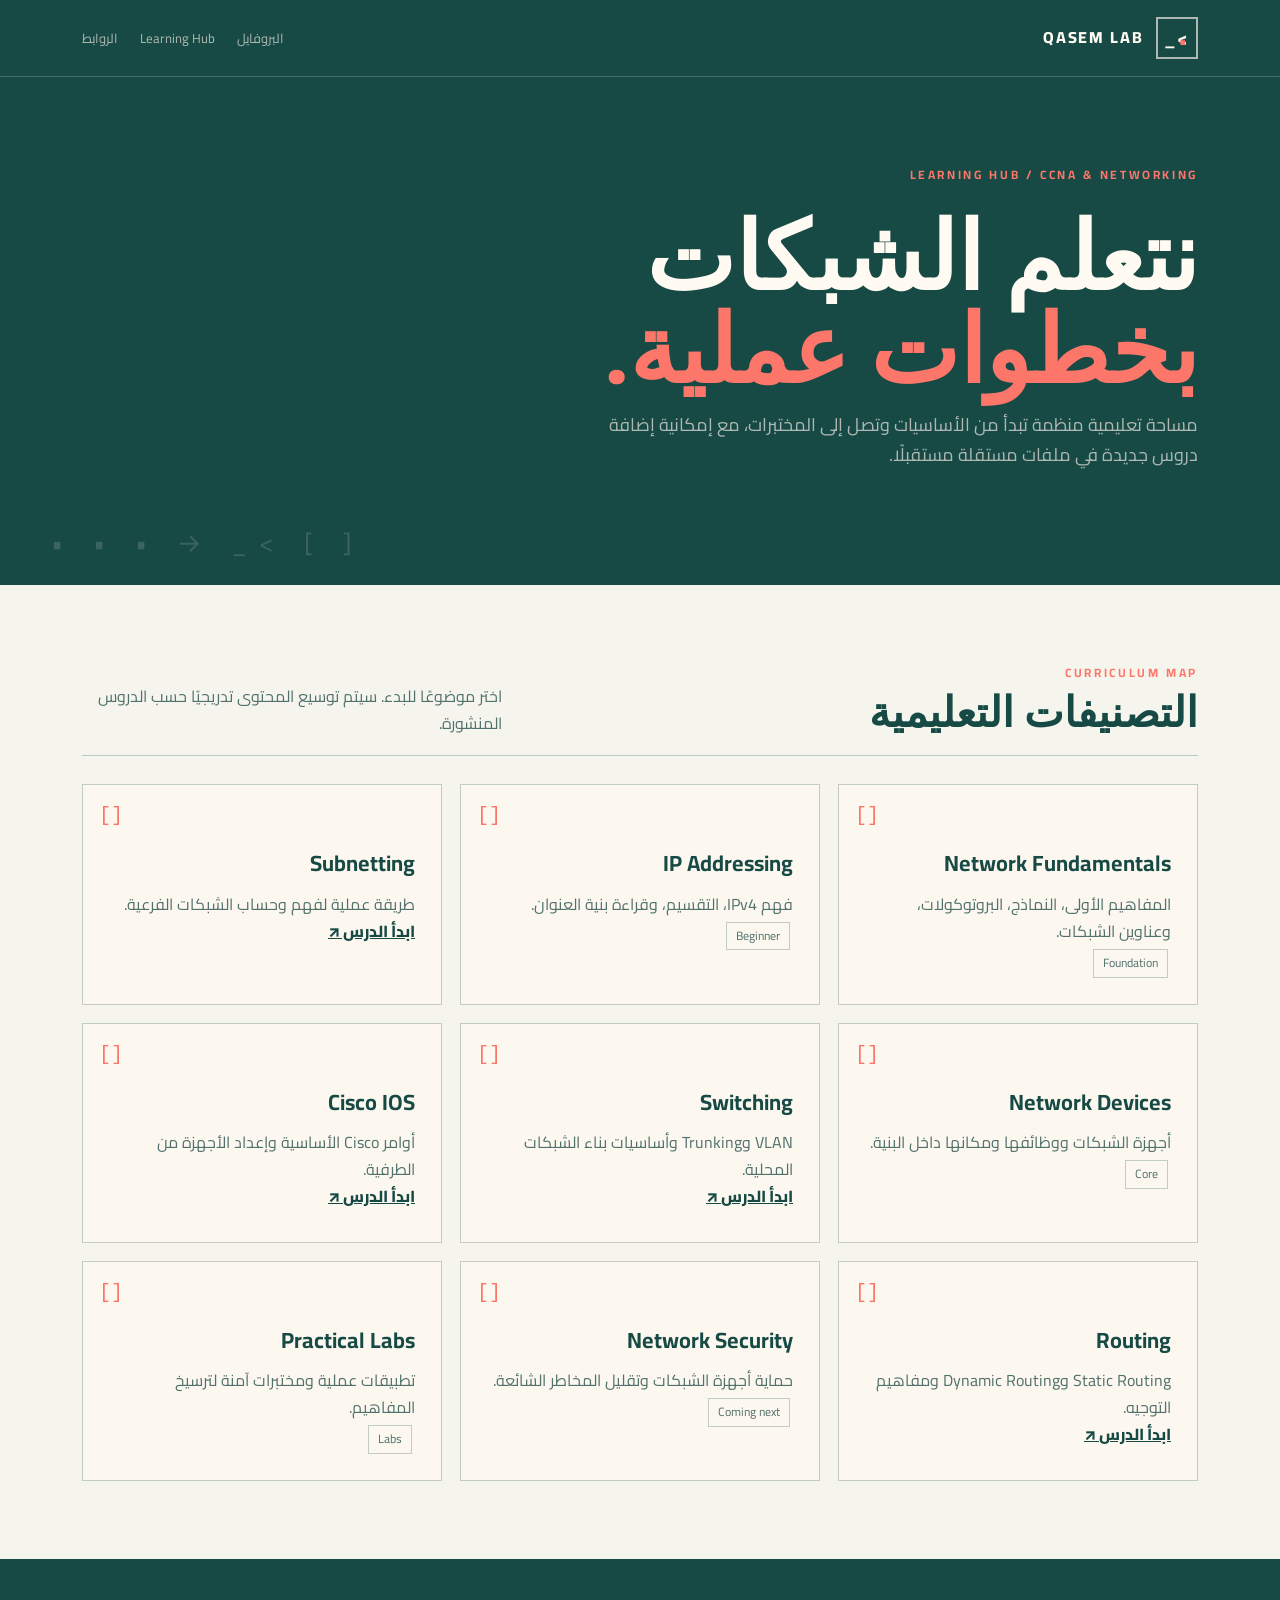
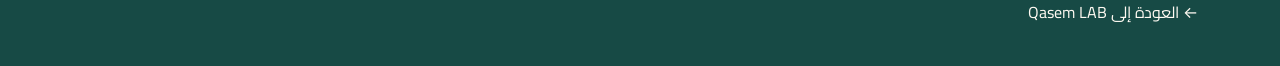
==== learn/index.html @ f2222120 "Add Qasem LAB home and CCNA learning hub" ====
<!doctype html><html lang="ar" dir="rtl"><head><meta charset="utf-8"><meta name="viewport" content="width=device-width,initial-scale=1"><title>Learning Hub | Qasem LAB</title><link rel="stylesheet" href="../qasem-lab.css"></head><body class="ar"><header class="topbar"><div class="shell nav"><a class="logo" href="/"><span class="mark">&gt;_</span><span>QASEM LAB</span></a><nav class="navlinks"><a href="/profile/">البروفايل</a><a href="/learn/">Learning Hub</a><a href="/links/">الروابط</a></nav></div></header><main><section class="hero"><div class="shell"><div class="kicker">LEARNING HUB / CCNA & NETWORKING</div><h1>نتعلم الشبكات<br><em>بخطوات عملية.</em></h1><p>مساحة تعليمية منظمة تبدأ من الأساسيات وتصل إلى المختبرات، مع إمكانية إضافة دروس جديدة في ملفات مستقلة مستقبلًا.</p></div></section><section class="section"><div class="shell"><div class="section-head"><div><div class="kicker">CURRICULUM MAP</div><h2>التصنيفات التعليمية</h2></div><p>اختر موضوعًا للبدء. سيتم توسيع المحتوى تدريجيًا حسب الدروس المنشورة.</p></div><div class="cards"><article class="card"><h3>Network Fundamentals</h3><p>المفاهيم الأولى، النماذج، البروتوكولات، وعناوين الشبكات.</p><span class="tag">Foundation</span></article><article class="card"><h3>IP Addressing</h3><p>فهم IPv4، التقسيم، وقراءة بنية العنوان.</p><span class="tag">Beginner</span></article><article class="card"><h3>Subnetting</h3><p>طريقة عملية لفهم وحساب الشبكات الفرعية.</p><p><a href="/learn/ccna/subnetting.html">ابدأ الدرس ↗</a></p></article><article class="card"><h3>Network Devices</h3><p>أجهزة الشبكات ووظائفها ومكانها داخل البنية.</p><span class="tag">Core</span></article><article class="card"><h3>Switching</h3><p>VLAN وTrunking وأساسيات بناء الشبكات المحلية.</p><p><a href="/learn/ccna/vlan.html">ابدأ الدرس ↗</a></p></article><article class="card"><h3>Cisco IOS</h3><p>أوامر Cisco الأساسية وإعداد الأجهزة من الطرفية.</p><p><a href="/learn/ccna/cisco-ios.html">ابدأ الدرس ↗</a></p></article><article class="card"><h3>Routing</h3><p>Static Routing وDynamic Routing ومفاهيم التوجيه.</p><p><a href="/learn/ccna/static-routing.html">ابدأ الدرس ↗</a></p></article><article class="card"><h3>Network Security</h3><p>حماية أجهزة الشبكات وتقليل المخاطر الشائعة.</p><span class="tag">Coming next</span></article><article class="card"><h3>Practical Labs</h3><p>تطبيقات عملية ومختبرات آمنة لترسيخ المفاهيم.</p><span class="tag">Labs</span></article></div></div></section></main><footer class="footer"><div class="shell"><a href="/">← العودة إلى Qasem LAB</a></div></footer></body></html>
---- qasem-lab.css ----
@import url('https://fonts.googleapis.com/css2?family=Inter:wght@400;500;600;700;800&family=Playfair+Display:wght@600;700;800&family=Cairo:wght@400;500;600;700;800&display=swap');
:root{--deep:#174a45;--mist:#afb8b3;--coral:#fd766a;--ink:#153d39;--paper:#f5f5ee;--line:rgba(23,74,69,.25);--white:#fffaf2}*{box-sizing:border-box}html{scroll-behavior:smooth}body{margin:0;background:var(--paper);color:var(--deep);font-family:Inter,Cairo,sans-serif;line-height:1.7}body.ar{font-family:Cairo,Inter,sans-serif;direction:rtl}.shell{max-width:1180px;margin:auto;padding:0 32px}.topbar{background:var(--deep);color:var(--mist);border-bottom:1px solid rgba(255,255,255,.2)}.nav{height:76px;display:flex;align-items:center;justify-content:space-between;gap:24px}.logo{display:flex;align-items:center;gap:12px;color:var(--white);text-decoration:none;font-weight:800;letter-spacing:.12em}.mark{width:42px;height:42px;border:2px solid var(--mist);display:grid;place-items:center;font-size:19px;position:relative}.mark:after{content:'.';color:var(--coral);font-size:30px;position:absolute;right:7px;bottom:-3px}.navlinks{display:flex;gap:22px;flex-wrap:wrap}.navlinks a{color:var(--mist);text-decoration:none;font-size:13px}.navlinks a:hover,.accent{color:var(--coral)}.hero{background:var(--deep);color:var(--white);padding:88px 0 96px;position:relative;overflow:hidden}.hero:after{content:'[ ]  >_  →  • • •';position:absolute;left:4%;bottom:20px;color:rgba(175,184,179,.24);font-size:26px;letter-spacing:12px}.hero-grid{display:grid;grid-template-columns:1.05fr .95fr;gap:70px;align-items:center}.kicker{font-size:12px;letter-spacing:.22em;text-transform:uppercase;color:var(--coral);font-weight:700}.hero h1{font-family:'Playfair Display',serif;font-size:clamp(48px,8vw,94px);line-height:.98;margin:20px 0}.hero h1 em{color:var(--coral);font-style:normal}.hero p{max-width:610px;color:var(--mist);font-size:18px}.actions{display:flex;gap:12px;flex-wrap:wrap;margin-top:28px}.btn{display:inline-block;padding:12px 20px;text-decoration:none;border:1px solid var(--coral);color:var(--deep);background:var(--coral);font-weight:800}.btn.alt{background:transparent;color:var(--white);border-color:var(--mist)}.editorial{border-left:1px solid rgba(175,184,179,.5);padding-left:42px}.ar .editorial{border-left:0;border-right:1px solid rgba(175,184,179,.5);padding-left:0;padding-right:42px}.editorial h2{font-family:'Playfair Display',serif;font-size:54px;line-height:1.04;color:var(--mist);margin:0}.editorial p{font-size:13px;letter-spacing:.2em;color:var(--coral);margin:18px 0}.section{padding:78px 0}.section.alt{background:#e8ece7}.section-head{display:flex;justify-content:space-between;align-items:end;gap:24px;border-bottom:1px solid var(--line);padding-bottom:18px;margin-bottom:28px}.section-head h2{font-family:'Playfair Display',serif;font-size:42px;line-height:1.1;margin:4px 0}.section-head p{max-width:420px;color:#52716c;margin:0}.cards{display:grid;grid-template-columns:repeat(3,1fr);gap:18px}.card{border:1px solid var(--line);background:rgba(255,250,242,.72);padding:26px;min-height:220px;position:relative}.card:before{content:'[]';position:absolute;top:14px;left:16px;color:var(--coral);font-family:monospace;font-size:20px}.card h3{margin:34px 0 8px;font-size:22px}.card p{color:#52716c;margin:0}.card a{color:var(--deep);font-weight:800}.coral{color:var(--coral)}.tag{display:inline-block;border:1px solid var(--line);padding:3px 9px;margin:4px 3px 0 0;font-size:12px;color:#52716c}.lesson-grid{display:grid;grid-template-columns:repeat(2,1fr);gap:18px}.lesson{display:flex;justify-content:space-between;gap:20px;align-items:center;border-bottom:1px solid var(--line);padding:18px 0;text-decoration:none;color:var(--deep)}.lesson strong{font-size:18px}.lesson small{color:#6d8a85}.lesson .arrow{color:var(--coral);font-size:24px}.footer{background:var(--deep);color:var(--mist);padding:40px 0}.footer a{color:var(--white);text-decoration:none}.links-page{max-width:650px;margin:auto;text-align:center;padding:70px 22px}.profile-pic{width:92px;height:92px;border-radius:50%;object-fit:cover;border:3px solid var(--coral);padding:4px;background:var(--deep)}.social-stack{display:grid;gap:12px;margin:28px 0}.social-stack a{padding:15px 18px;border:1px solid var(--line);color:var(--deep);text-decoration:none;background:rgba(255,255,255,.45);font-weight:700}.social-stack a:hover{background:var(--deep);color:var(--white)}.article{max-width:820px;margin:auto}.article h1{font-family:'Playfair Display',serif;font-size:58px;line-height:1.08}.article h2{margin-top:42px}.code{background:var(--deep);color:var(--mist);padding:20px;overflow:auto;direction:ltr;text-align:left;font-family:monospace;border-left:5px solid var(--coral)}.notice{border-right:4px solid var(--coral);padding:15px 18px;background:#e8ece7}.ar .notice{border-right:4px solid var(--coral);border-left:0}@media(max-width:800px){.shell{padding:0 20px}.nav{height:auto;padding:16px 0;align-items:flex-start}.navlinks{gap:10px}.navlinks a{font-size:11px}.hero{padding:60px 0}.hero-grid{grid-template-columns:1fr;gap:38px}.editorial{padding:0;border:0!important}.editorial h2{font-size:42px}.cards,.lesson-grid{grid-template-columns:1fr}.section{padding:54px 0}.section-head{display:block}.section-head h2{font-size:34px}.hero p{font-size:16px}.article h1{font-size:42px}}
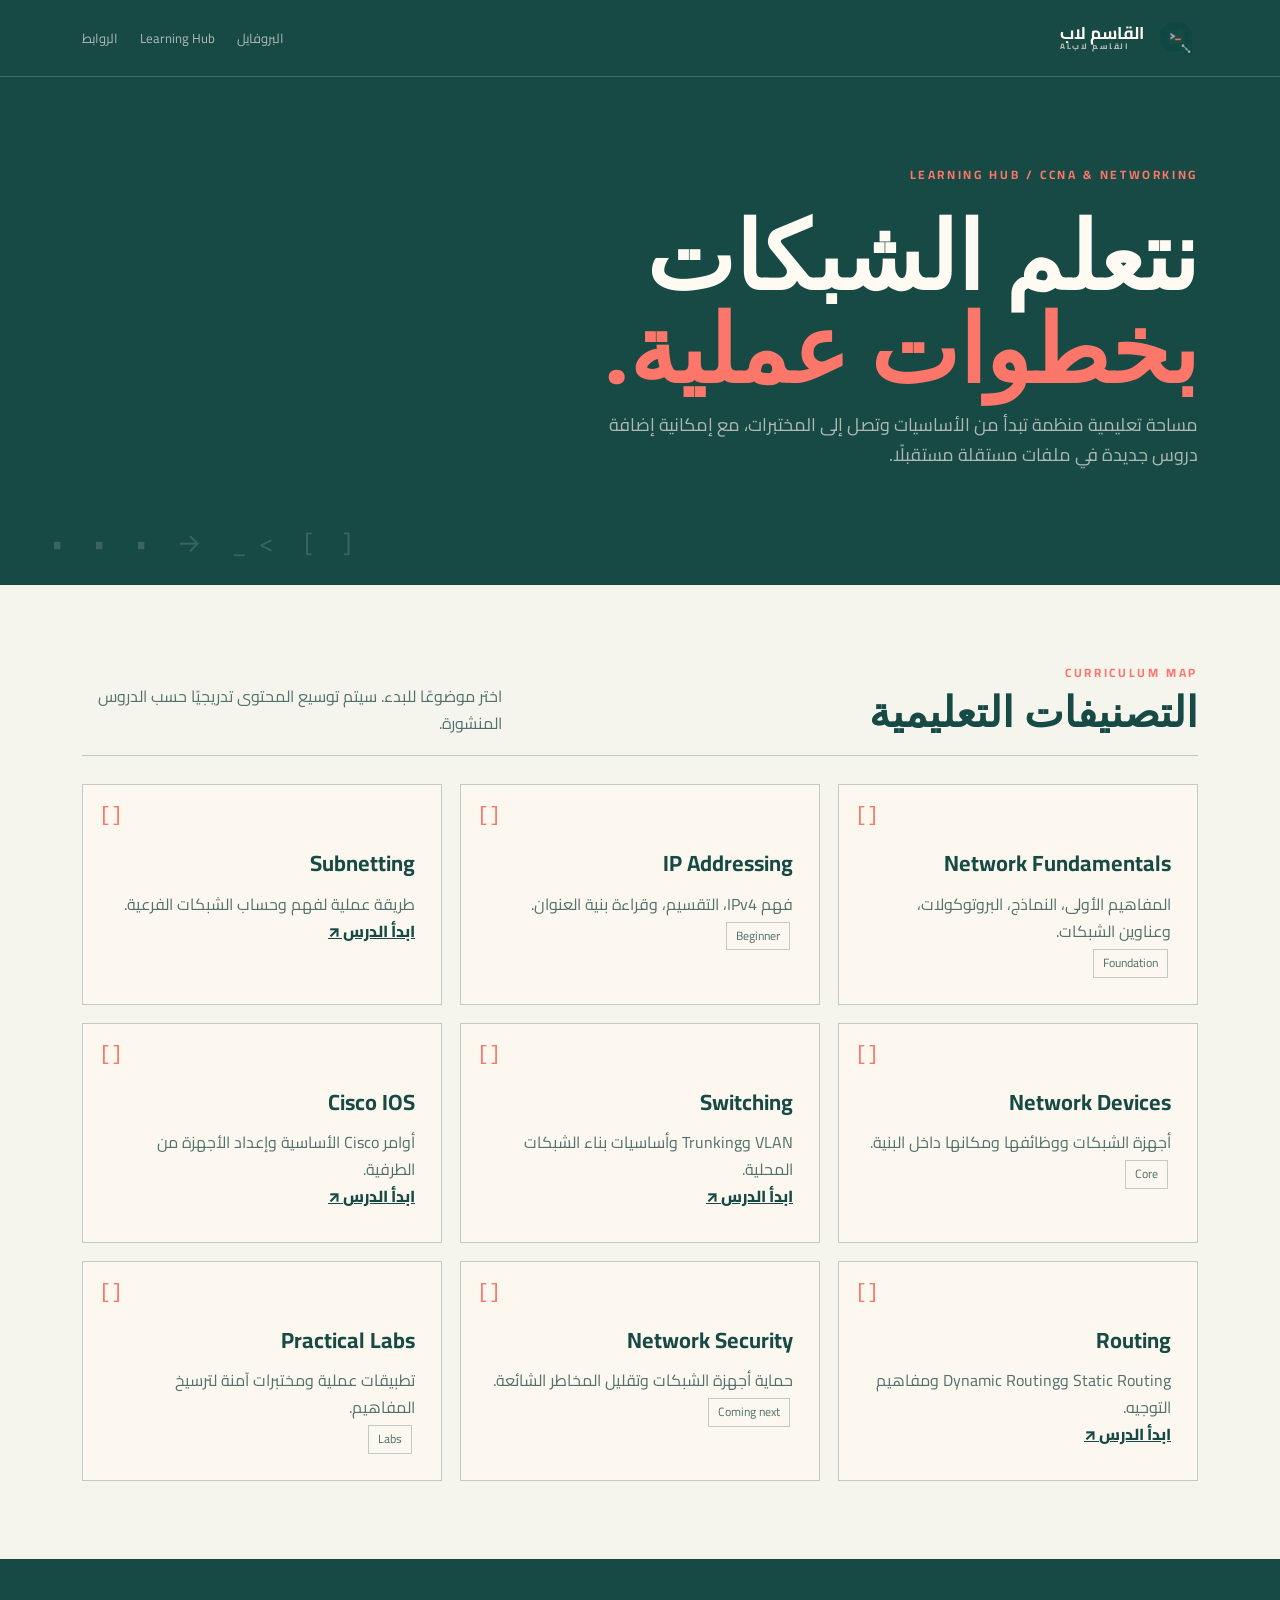
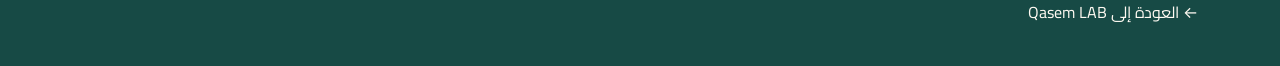
==== commit 173e08cb: "Refresh Qasem Lab homepage identity and visuals" ====
--- a/learn/index.html
+++ b/learn/index.html
@@ -1 +1 @@
-<!doctype html><html lang="ar" dir="rtl"><head><meta charset="utf-8"><meta name="viewport" content="width=device-width,initial-scale=1"><title>Learning Hub | Qasem LAB</title><link rel="stylesheet" href="../qasem-lab.css"></head><body class="ar"><header class="topbar"><div class="shell nav"><a class="logo" href="/"><span class="mark">&gt;_</span><span>QASEM LAB</span></a><nav class="navlinks"><a href="/profile/">البروفايل</a><a href="/learn/">Learning Hub</a><a href="/links/">الروابط</a></nav></div></header><main><section class="hero"><div class="shell"><div class="kicker">LEARNING HUB / CCNA & NETWORKING</div><h1>نتعلم الشبكات<br><em>بخطوات عملية.</em></h1><p>مساحة تعليمية منظمة تبدأ من الأساسيات وتصل إلى المختبرات، مع إمكانية إضافة دروس جديدة في ملفات مستقلة مستقبلًا.</p></div></section><section class="section"><div class="shell"><div class="section-head"><div><div class="kicker">CURRICULUM MAP</div><h2>التصنيفات التعليمية</h2></div><p>اختر موضوعًا للبدء. سيتم توسيع المحتوى تدريجيًا حسب الدروس المنشورة.</p></div><div class="cards"><article class="card"><h3>Network Fundamentals</h3><p>المفاهيم الأولى، النماذج، البروتوكولات، وعناوين الشبكات.</p><span class="tag">Foundation</span></article><article class="card"><h3>IP Addressing</h3><p>فهم IPv4، التقسيم، وقراءة بنية العنوان.</p><span class="tag">Beginner</span></article><article class="card"><h3>Subnetting</h3><p>طريقة عملية لفهم وحساب الشبكات الفرعية.</p><p><a href="/learn/ccna/subnetting.html">ابدأ الدرس ↗</a></p></article><article class="card"><h3>Network Devices</h3><p>أجهزة الشبكات ووظائفها ومكانها داخل البنية.</p><span class="tag">Core</span></article><article class="card"><h3>Switching</h3><p>VLAN وTrunking وأساسيات بناء الشبكات المحلية.</p><p><a href="/learn/ccna/vlan.html">ابدأ الدرس ↗</a></p></article><article class="card"><h3>Cisco IOS</h3><p>أوامر Cisco الأساسية وإعداد الأجهزة من الطرفية.</p><p><a href="/learn/ccna/cisco-ios.html">ابدأ الدرس ↗</a></p></article><article class="card"><h3>Routing</h3><p>Static Routing وDynamic Routing ومفاهيم التوجيه.</p><p><a href="/learn/ccna/static-routing.html">ابدأ الدرس ↗</a></p></article><article class="card"><h3>Network Security</h3><p>حماية أجهزة الشبكات وتقليل المخاطر الشائعة.</p><span class="tag">Coming next</span></article><article class="card"><h3>Practical Labs</h3><p>تطبيقات عملية ومختبرات آمنة لترسيخ المفاهيم.</p><span class="tag">Labs</span></article></div></div></section></main><footer class="footer"><div class="shell"><a href="/">← العودة إلى Qasem LAB</a></div></footer></body></html>
+<!doctype html><html lang="ar" dir="rtl"><head><meta charset="utf-8"><meta name="viewport" content="width=device-width,initial-scale=1"><title>Learning Hub | Qasem LAB</title><link rel="stylesheet" href="../qasem-lab.css"></head><body class="ar"><header class="topbar"><div class="shell nav"><a class="logo official-logo" href="/"><img src="../assets/qasem-lab-icon.png" alt="شعار القاسم لاب"><span><b>القاسم لاب</b><small>ALالقاسم لاب</small></span></a><nav class="navlinks"><a href="/profile/">البروفايل</a><a href="/learn/">Learning Hub</a><a href="/links/">الروابط</a></nav></div></header><main><section class="hero"><div class="shell"><div class="kicker">LEARNING HUB / CCNA & NETWORKING</div><h1>نتعلم الشبكات<br><em>بخطوات عملية.</em></h1><p>مساحة تعليمية منظمة تبدأ من الأساسيات وتصل إلى المختبرات، مع إمكانية إضافة دروس جديدة في ملفات مستقلة مستقبلًا.</p></div></section><section class="section"><div class="shell"><div class="section-head"><div><div class="kicker">CURRICULUM MAP</div><h2>التصنيفات التعليمية</h2></div><p>اختر موضوعًا للبدء. سيتم توسيع المحتوى تدريجيًا حسب الدروس المنشورة.</p></div><div class="cards"><article class="card"><h3>Network Fundamentals</h3><p>المفاهيم الأولى، النماذج، البروتوكولات، وعناوين الشبكات.</p><span class="tag">Foundation</span></article><article class="card"><h3>IP Addressing</h3><p>فهم IPv4، التقسيم، وقراءة بنية العنوان.</p><span class="tag">Beginner</span></article><article class="card"><h3>Subnetting</h3><p>طريقة عملية لفهم وحساب الشبكات الفرعية.</p><p><a href="/learn/ccna/subnetting.html">ابدأ الدرس ↗</a></p></article><article class="card"><h3>Network Devices</h3><p>أجهزة الشبكات ووظائفها ومكانها داخل البنية.</p><span class="tag">Core</span></article><article class="card"><h3>Switching</h3><p>VLAN وTrunking وأساسيات بناء الشبكات المحلية.</p><p><a href="/learn/ccna/vlan.html">ابدأ الدرس ↗</a></p></article><article class="card"><h3>Cisco IOS</h3><p>أوامر Cisco الأساسية وإعداد الأجهزة من الطرفية.</p><p><a href="/learn/ccna/cisco-ios.html">ابدأ الدرس ↗</a></p></article><article class="card"><h3>Routing</h3><p>Static Routing وDynamic Routing ومفاهيم التوجيه.</p><p><a href="/learn/ccna/static-routing.html">ابدأ الدرس ↗</a></p></article><article class="card"><h3>Network Security</h3><p>حماية أجهزة الشبكات وتقليل المخاطر الشائعة.</p><span class="tag">Coming next</span></article><article class="card"><h3>Practical Labs</h3><p>تطبيقات عملية ومختبرات آمنة لترسيخ المفاهيم.</p><span class="tag">Labs</span></article></div></div></section></main><footer class="footer"><div class="shell"><a href="/">← العودة إلى Qasem LAB</a></div></footer></body></html>
--- a/qasem-lab.css
+++ b/qasem-lab.css
@@ -1,2 +1,7 @@
 @import url('https://fonts.googleapis.com/css2?family=Inter:wght@400;500;600;700;800&family=Playfair+Display:wght@600;700;800&family=Cairo:wght@400;500;600;700;800&display=swap');
 :root{--deep:#174a45;--mist:#afb8b3;--coral:#fd766a;--ink:#153d39;--paper:#f5f5ee;--line:rgba(23,74,69,.25);--white:#fffaf2}*{box-sizing:border-box}html{scroll-behavior:smooth}body{margin:0;background:var(--paper);color:var(--deep);font-family:Inter,Cairo,sans-serif;line-height:1.7}body.ar{font-family:Cairo,Inter,sans-serif;direction:rtl}.shell{max-width:1180px;margin:auto;padding:0 32px}.topbar{background:var(--deep);color:var(--mist);border-bottom:1px solid rgba(255,255,255,.2)}.nav{height:76px;display:flex;align-items:center;justify-content:space-between;gap:24px}.logo{display:flex;align-items:center;gap:12px;color:var(--white);text-decoration:none;font-weight:800;letter-spacing:.12em}.mark{width:42px;height:42px;border:2px solid var(--mist);display:grid;place-items:center;font-size:19px;position:relative}.mark:after{content:'.';color:var(--coral);font-size:30px;position:absolute;right:7px;bottom:-3px}.navlinks{display:flex;gap:22px;flex-wrap:wrap}.navlinks a{color:var(--mist);text-decoration:none;font-size:13px}.navlinks a:hover,.accent{color:var(--coral)}.hero{background:var(--deep);color:var(--white);padding:88px 0 96px;position:relative;overflow:hidden}.hero:after{content:'[ ]  >_  →  • • •';position:absolute;left:4%;bottom:20px;color:rgba(175,184,179,.24);font-size:26px;letter-spacing:12px}.hero-grid{display:grid;grid-template-columns:1.05fr .95fr;gap:70px;align-items:center}.kicker{font-size:12px;letter-spacing:.22em;text-transform:uppercase;color:var(--coral);font-weight:700}.hero h1{font-family:'Playfair Display',serif;font-size:clamp(48px,8vw,94px);line-height:.98;margin:20px 0}.hero h1 em{color:var(--coral);font-style:normal}.hero p{max-width:610px;color:var(--mist);font-size:18px}.actions{display:flex;gap:12px;flex-wrap:wrap;margin-top:28px}.btn{display:inline-block;padding:12px 20px;text-decoration:none;border:1px solid var(--coral);color:var(--deep);background:var(--coral);font-weight:800}.btn.alt{background:transparent;color:var(--white);border-color:var(--mist)}.editorial{border-left:1px solid rgba(175,184,179,.5);padding-left:42px}.ar .editorial{border-left:0;border-right:1px solid rgba(175,184,179,.5);padding-left:0;padding-right:42px}.editorial h2{font-family:'Playfair Display',serif;font-size:54px;line-height:1.04;color:var(--mist);margin:0}.editorial p{font-size:13px;letter-spacing:.2em;color:var(--coral);margin:18px 0}.section{padding:78px 0}.section.alt{background:#e8ece7}.section-head{display:flex;justify-content:space-between;align-items:end;gap:24px;border-bottom:1px solid var(--line);padding-bottom:18px;margin-bottom:28px}.section-head h2{font-family:'Playfair Display',serif;font-size:42px;line-height:1.1;margin:4px 0}.section-head p{max-width:420px;color:#52716c;margin:0}.cards{display:grid;grid-template-columns:repeat(3,1fr);gap:18px}.card{border:1px solid var(--line);background:rgba(255,250,242,.72);padding:26px;min-height:220px;position:relative}.card:before{content:'[]';position:absolute;top:14px;left:16px;color:var(--coral);font-family:monospace;font-size:20px}.card h3{margin:34px 0 8px;font-size:22px}.card p{color:#52716c;margin:0}.card a{color:var(--deep);font-weight:800}.coral{color:var(--coral)}.tag{display:inline-block;border:1px solid var(--line);padding:3px 9px;margin:4px 3px 0 0;font-size:12px;color:#52716c}.lesson-grid{display:grid;grid-template-columns:repeat(2,1fr);gap:18px}.lesson{display:flex;justify-content:space-between;gap:20px;align-items:center;border-bottom:1px solid var(--line);padding:18px 0;text-decoration:none;color:var(--deep)}.lesson strong{font-size:18px}.lesson small{color:#6d8a85}.lesson .arrow{color:var(--coral);font-size:24px}.footer{background:var(--deep);color:var(--mist);padding:40px 0}.footer a{color:var(--white);text-decoration:none}.links-page{max-width:650px;margin:auto;text-align:center;padding:70px 22px}.profile-pic{width:92px;height:92px;border-radius:50%;object-fit:cover;border:3px solid var(--coral);padding:4px;background:var(--deep)}.social-stack{display:grid;gap:12px;margin:28px 0}.social-stack a{padding:15px 18px;border:1px solid var(--line);color:var(--deep);text-decoration:none;background:rgba(255,255,255,.45);font-weight:700}.social-stack a:hover{background:var(--deep);color:var(--white)}.article{max-width:820px;margin:auto}.article h1{font-family:'Playfair Display',serif;font-size:58px;line-height:1.08}.article h2{margin-top:42px}.code{background:var(--deep);color:var(--mist);padding:20px;overflow:auto;direction:ltr;text-align:left;font-family:monospace;border-left:5px solid var(--coral)}.notice{border-right:4px solid var(--coral);padding:15px 18px;background:#e8ece7}.ar .notice{border-right:4px solid var(--coral);border-left:0}@media(max-width:800px){.shell{padding:0 20px}.nav{height:auto;padding:16px 0;align-items:flex-start}.navlinks{gap:10px}.navlinks a{font-size:11px}.hero{padding:60px 0}.hero-grid{grid-template-columns:1fr;gap:38px}.editorial{padding:0;border:0!important}.editorial h2{font-size:42px}.cards,.lesson-grid{grid-template-columns:1fr}.section{padding:54px 0}.section-head{display:block}.section-head h2{font-size:34px}.hero p{font-size:16px}.article h1{font-size:42px}}
+
+/* Qasem Lab homepage refresh */
+.official-logo{gap:10px;letter-spacing:0}.official-logo img{width:44px;height:44px;object-fit:contain}.official-logo span{display:grid;line-height:1.05}.official-logo b{font-size:17px;color:var(--white);font-family:Cairo,Inter,sans-serif}.official-logo small{font-size:8px;letter-spacing:.2em;color:var(--mist);direction:ltr}.nav-cta{color:var(--coral);text-decoration:none;font-size:13px;font-weight:700}.nav-cta i{font-style:normal}.home-hero{background:var(--deep);color:var(--white);padding:82px 0 34px;position:relative;overflow:hidden}.home-hero:before{content:'QASEM LAB';position:absolute;left:-35px;top:130px;font-size:clamp(90px,15vw,200px);font-weight:800;letter-spacing:.08em;color:rgba(175,184,179,.045);writing-mode:vertical-rl;line-height:.8}.home-hero-grid{display:grid;grid-template-columns:minmax(0,1fr) minmax(400px,.82fr);gap:80px;align-items:center}.home-copy{max-width:620px}.home-copy h1{font-family:'Playfair Display',serif;font-size:clamp(54px,7vw,90px);line-height:1.02;margin:18px 0 22px}.home-copy h1 em{font-style:normal;color:var(--coral)}.home-lead{max-width:560px;color:var(--mist);font-size:18px;margin:0}.home-meta{display:flex;gap:22px;flex-wrap:wrap;margin-top:38px;color:var(--mist);font-size:11px;letter-spacing:.08em}.home-meta b{color:var(--coral);font-family:monospace;margin-left:5px}.home-visual{position:relative;min-height:415px;display:grid;place-items:center}.home-visual:after{content:'• • •  →  [ ]  >_';position:absolute;bottom:0;right:-30px;color:rgba(175,184,179,.3);letter-spacing:9px;font-family:monospace}.code-window{width:min(100%,520px);background:#092c29;border:1px solid rgba(175,184,179,.5);box-shadow:16px 16px 0 rgba(253,118,106,.18);transform:rotate(1.2deg);position:relative;z-index:1}.window-bar,.window-foot{display:flex;align-items:center;justify-content:space-between;padding:12px 16px;color:var(--mist);font:11px monospace;border-bottom:1px solid rgba(175,184,179,.25);direction:ltr}.window-foot{border-top:1px solid rgba(175,184,179,.25);border-bottom:0;font-size:9px;letter-spacing:.08em}.window-dots{display:flex;gap:5px}.window-dots i{width:7px;height:7px;border-radius:50%;background:var(--coral);display:block}.window-dots i:nth-child(2){opacity:.65}.window-dots i:nth-child(3){opacity:.35}.code-window pre{direction:ltr;text-align:left;min-height:220px;margin:0;padding:28px 25px;color:var(--mist);font:15px/2 monospace}.code-muted{color:#86b8ad}.code-key{color:#fbba9d}.code-string{color:var(--coral)}.cursor{color:var(--coral);animation:blink 1.1s steps(2,end) infinite}.live-dot{width:7px;height:7px;background:#7ad6a5;border-radius:50%;display:inline-block;margin-right:5px}.visual-logo{position:absolute;right:-15px;bottom:22px;display:flex;align-items:center;gap:9px;color:var(--mist);font:12px/1.1 monospace;letter-spacing:.13em;direction:ltr;z-index:2}.visual-logo img{width:74px;height:74px;object-fit:contain}.visual-logo b{color:var(--coral)}.hero-scroll{display:flex;justify-content:space-between;color:var(--mist);font:10px monospace;letter-spacing:.2em;margin-top:58px;direction:ltr}.home-entry{padding-top:82px}.entry-grid{display:grid;grid-template-columns:repeat(3,1fr);gap:18px}.entry-card{min-height:260px;border:1px solid var(--line);padding:22px;text-decoration:none;color:var(--deep);display:flex;flex-direction:column;justify-content:space-between;position:relative;overflow:hidden;background:#fffaf2}.entry-card:after{content:'';position:absolute;width:140px;height:140px;border-radius:50%;right:-50px;bottom:-60px;background:var(--coral);opacity:.16}.entry-card.entry-learn{background:var(--deep);color:var(--white);border-color:var(--deep)}.entry-card.entry-links{background:#e8ece7}.entry-index{font:12px monospace;color:var(--coral)}.entry-icon{font:38px monospace;color:var(--coral);line-height:1}.entry-card h3{font-size:24px;margin:0 0 8px}.entry-card p{max-width:260px;color:#52716c;margin:0 0 20px}.entry-learn p{color:var(--mist)}.entry-card strong{font-size:12px}.entry-card strong b{color:var(--coral);font-size:20px;margin-right:4px}.latest-section{background:#e8ece7}.latest-layout{display:grid;grid-template-columns:.75fr 1.25fr;gap:70px;align-items:center}.section-head.compact{margin-bottom:10px}.section-head.compact h2{font-size:54px}.section-head.compact em{font-style:normal;color:var(--coral)}.section-intro{color:#52716c;max-width:390px}.text-link{display:inline-block;color:var(--deep);font-weight:800;text-decoration:none;border-bottom:1px solid var(--coral);padding-bottom:4px}.text-link span{color:var(--coral);font-size:20px}.latest-list{border-top:1px solid var(--line)}.latest-item{display:grid;grid-template-columns:46px 1fr 25px;align-items:center;gap:16px;padding:22px 0;border-bottom:1px solid var(--line);text-decoration:none;color:var(--deep)}.latest-no{font:13px monospace;color:var(--coral)}.latest-item small{display:block;font:10px monospace;color:#6d8a85;letter-spacing:.1em}.latest-item strong{font-size:20px}.latest-item>b{font-size:22px;color:var(--coral)}.note-grid{background:var(--deep);color:var(--white);padding:38px 44px;display:grid;grid-template-columns:80px 1fr auto;gap:28px;align-items:center}.note-mark{font:28px/1.4 monospace;color:var(--coral)}.note-mark span{color:var(--mist)}.note-grid h2{font-family:'Playfair Display',serif;font-size:32px;margin:6px 0}.note-grid p{color:var(--mist);max-width:650px;margin:0}.footer-grid{display:grid;grid-template-columns:1fr 1fr auto;align-items:end;gap:25px}.footer-logo img{width:40px;height:40px}.footer-logo b{font-size:15px}.footer p{color:var(--mist);font-size:12px;margin:10px 0 0}.footer-nav{display:flex;gap:18px;flex-wrap:wrap}.footer-nav a{color:var(--mist);text-decoration:none;font-size:12px}.footer-nav a:hover{color:var(--coral)}@keyframes blink{50%{opacity:0}}
+@media(max-width:900px){.home-hero-grid{grid-template-columns:1fr;gap:42px}.home-copy{max-width:700px}.home-visual{min-height:340px;max-width:620px}.entry-grid{grid-template-columns:1fr}.latest-layout{grid-template-columns:1fr;gap:32px}.note-grid{grid-template-columns:52px 1fr}.note-grid .btn{grid-column:2;justify-self:start}.footer-grid{grid-template-columns:1fr 1fr}.footer-grid>small{grid-column:1/-1}.home-hero:before{display:none}}
+@media(max-width:560px){.nav{gap:12px}.navlinks{order:3;width:100%;justify-content:space-between}.nav-cta{font-size:11px}.home-hero{padding-top:56px}.home-copy h1{font-size:54px}.home-lead{font-size:16px}.home-meta{gap:9px;display:grid}.home-visual{min-height:300px}.code-window pre{font-size:11px;min-height:180px;padding:20px 14px}.window-bar,.window-foot{padding:9px 10px;font-size:9px}.visual-logo{right:-4px;bottom:10px}.visual-logo img{width:55px;height:55px}.section-head.compact h2{font-size:43px}.latest-item{grid-template-columns:32px 1fr 20px}.latest-item strong{font-size:17px}.note-grid{padding:28px 22px;grid-template-columns:1fr}.note-grid .btn{grid-column:1}.note-mark{display:none}.footer-grid{grid-template-columns:1fr}.footer-grid>small{grid-column:1}}
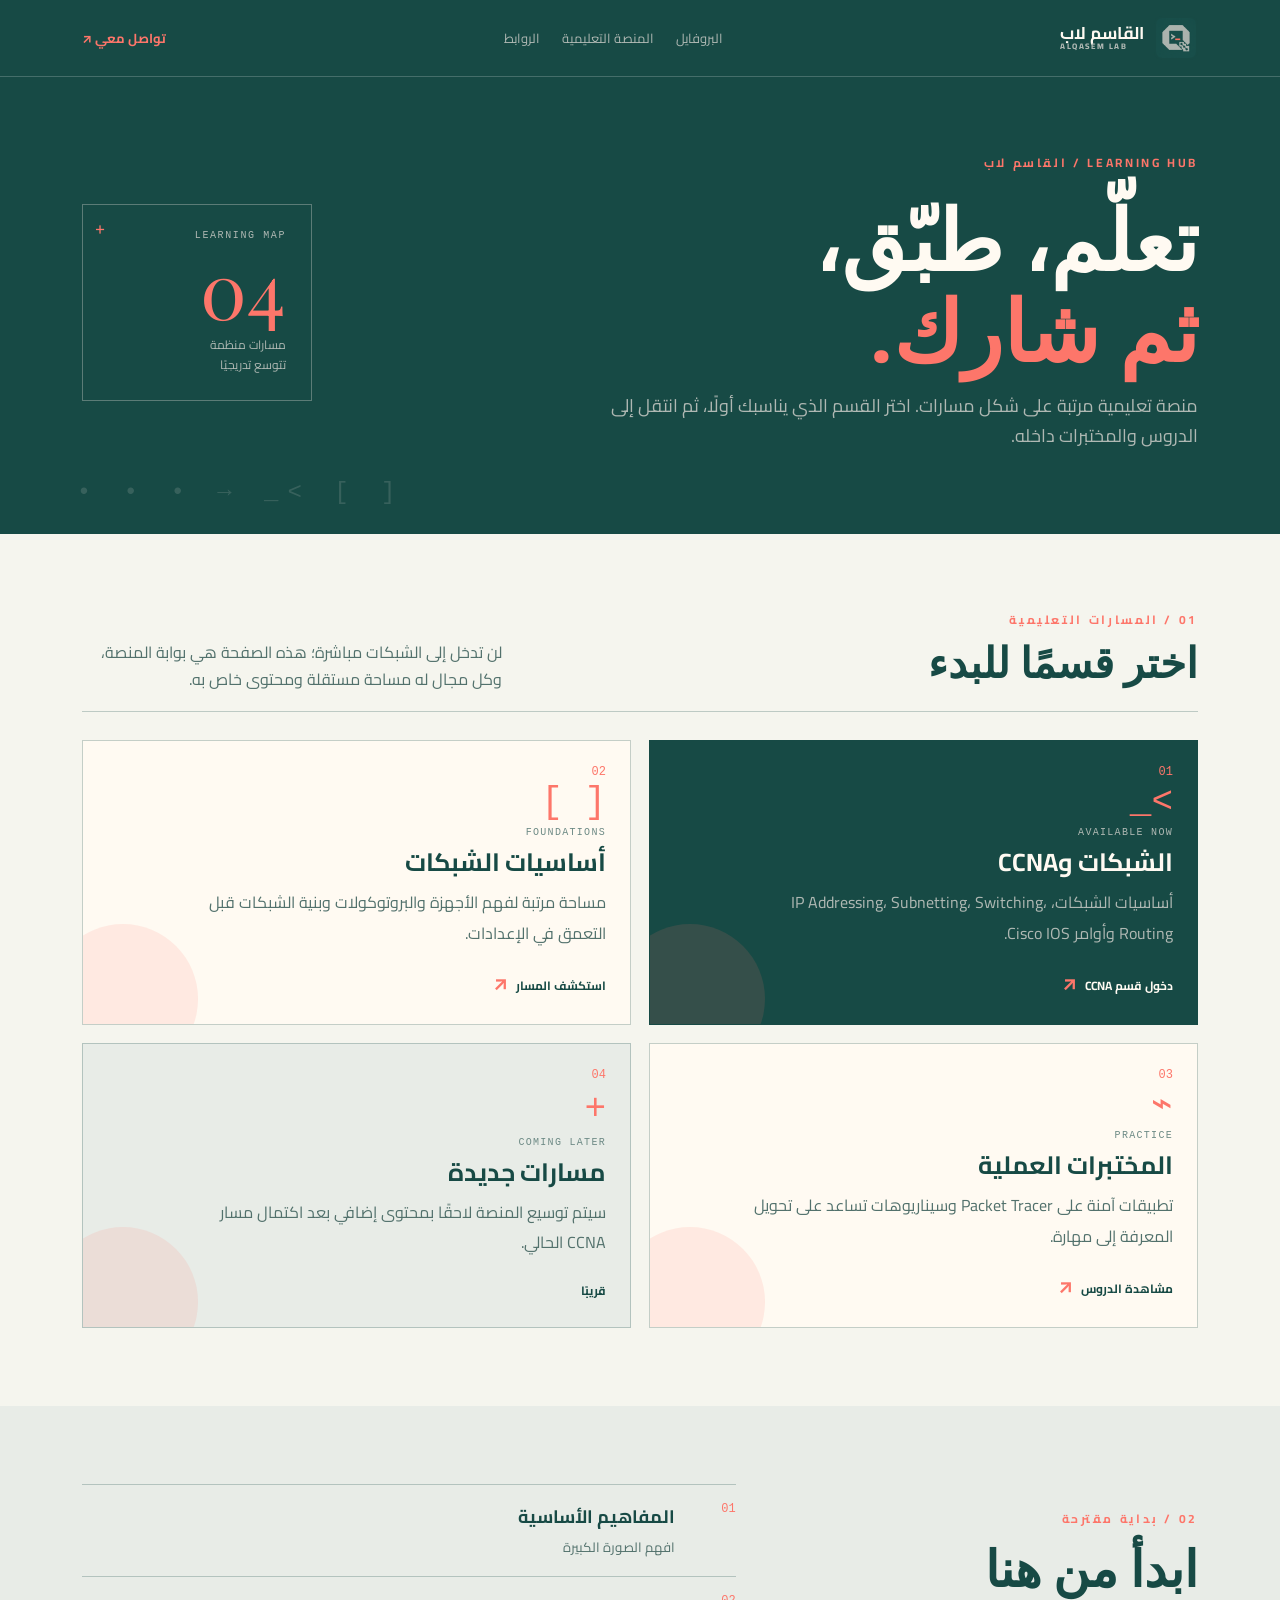
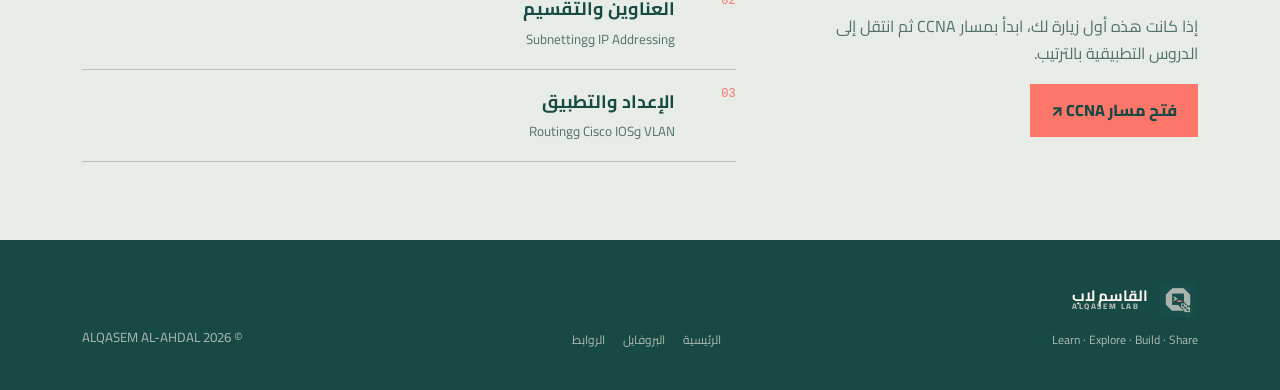
==== commit 3741faa2: "Improve logo contrast and organize learning hub sections" ====
--- a/learn/index.html
+++ b/learn/index.html
@@ -1 +1 @@
-<!doctype html><html lang="ar" dir="rtl"><head><meta charset="utf-8"><meta name="viewport" content="width=device-width,initial-scale=1"><title>Learning Hub | Qasem LAB</title><link rel="stylesheet" href="../qasem-lab.css"></head><body class="ar"><header class="topbar"><div class="shell nav"><a class="logo official-logo" href="/"><img src="../assets/qasem-lab-icon.png" alt="شعار القاسم لاب"><span><b>القاسم لاب</b><small>ALالقاسم لاب</small></span></a><nav class="navlinks"><a href="/profile/">البروفايل</a><a href="/learn/">Learning Hub</a><a href="/links/">الروابط</a></nav></div></header><main><section class="hero"><div class="shell"><div class="kicker">LEARNING HUB / CCNA & NETWORKING</div><h1>نتعلم الشبكات<br><em>بخطوات عملية.</em></h1><p>مساحة تعليمية منظمة تبدأ من الأساسيات وتصل إلى المختبرات، مع إمكانية إضافة دروس جديدة في ملفات مستقلة مستقبلًا.</p></div></section><section class="section"><div class="shell"><div class="section-head"><div><div class="kicker">CURRICULUM MAP</div><h2>التصنيفات التعليمية</h2></div><p>اختر موضوعًا للبدء. سيتم توسيع المحتوى تدريجيًا حسب الدروس المنشورة.</p></div><div class="cards"><article class="card"><h3>Network Fundamentals</h3><p>المفاهيم الأولى، النماذج، البروتوكولات، وعناوين الشبكات.</p><span class="tag">Foundation</span></article><article class="card"><h3>IP Addressing</h3><p>فهم IPv4، التقسيم، وقراءة بنية العنوان.</p><span class="tag">Beginner</span></article><article class="card"><h3>Subnetting</h3><p>طريقة عملية لفهم وحساب الشبكات الفرعية.</p><p><a href="/learn/ccna/subnetting.html">ابدأ الدرس ↗</a></p></article><article class="card"><h3>Network Devices</h3><p>أجهزة الشبكات ووظائفها ومكانها داخل البنية.</p><span class="tag">Core</span></article><article class="card"><h3>Switching</h3><p>VLAN وTrunking وأساسيات بناء الشبكات المحلية.</p><p><a href="/learn/ccna/vlan.html">ابدأ الدرس ↗</a></p></article><article class="card"><h3>Cisco IOS</h3><p>أوامر Cisco الأساسية وإعداد الأجهزة من الطرفية.</p><p><a href="/learn/ccna/cisco-ios.html">ابدأ الدرس ↗</a></p></article><article class="card"><h3>Routing</h3><p>Static Routing وDynamic Routing ومفاهيم التوجيه.</p><p><a href="/learn/ccna/static-routing.html">ابدأ الدرس ↗</a></p></article><article class="card"><h3>Network Security</h3><p>حماية أجهزة الشبكات وتقليل المخاطر الشائعة.</p><span class="tag">Coming next</span></article><article class="card"><h3>Practical Labs</h3><p>تطبيقات عملية ومختبرات آمنة لترسيخ المفاهيم.</p><span class="tag">Labs</span></article></div></div></section></main><footer class="footer"><div class="shell"><a href="/">← العودة إلى Qasem LAB</a></div></footer></body></html>
+<!doctype html><html lang="ar" dir="rtl"><head><meta charset="utf-8"><meta name="viewport" content="width=device-width,initial-scale=1"><title>المنصة التعليمية | القاسم لاب</title><link rel="stylesheet" href="../qasem-lab.css"></head><body class="ar"><header class="topbar"><div class="shell nav"><a class="logo official-logo" href="/"><img src="../assets/qasem-lab-logo-simple.png" alt="شعار القاسم لاب"><span><b>القاسم لاب</b><small>ALQASEM LAB</small></span></a><nav class="navlinks"><a href="/profile/">البروفايل</a><a href="/learn/">المنصة التعليمية</a><a href="/links/">الروابط</a></nav><a class="nav-cta" href="mailto:alqasemalahdal@gmail.com">تواصل معي <i>↗</i></a></div></header><main><section class="hub-hero"><div class="shell hub-hero-grid"><div><div class="kicker">LEARNING HUB / القاسم لاب</div><h1>تعلّم، طبّق،<br><em>ثم شارك.</em></h1><p>منصة تعليمية مرتبة على شكل مسارات. اختر القسم الذي يناسبك أولًا، ثم انتقل إلى الدروس والمختبرات داخله.</p></div><div class="hub-index"><span>LEARNING MAP</span><strong>04</strong><small>مسارات منظمة<br>تتوسع تدريجيًا</small></div></div></section><section class="section hub-sections"><div class="shell"><div class="section-head"><div><div class="kicker">01 / المسارات التعليمية</div><h2>اختر قسمًا للبدء</h2></div><p>لن تدخل إلى الشبكات مباشرة؛ هذه الصفحة هي بوابة المنصة، وكل مجال له مساحة مستقلة ومحتوى خاص به.</p></div><div class="hub-grid"><a class="hub-card hub-card-featured" href="/learn/ccna/"><span class="hub-number">01</span><span class="hub-symbol">&gt;_</span><div><small>AVAILABLE NOW</small><h3>الشبكات وCCNA</h3><p>أساسيات الشبكات، IP Addressing، Subnetting، Switching، Routing وأوامر Cisco IOS.</p><strong>دخول قسم CCNA <b>↗</b></strong></div></a><a class="hub-card" href="/learn/ccna/"><span class="hub-number">02</span><span class="hub-symbol">[ ]</span><div><small>FOUNDATIONS</small><h3>أساسيات الشبكات</h3><p>مساحة مرتبة لفهم الأجهزة والبروتوكولات وبنية الشبكات قبل التعمق في الإعدادات.</p><strong>استكشف المسار <b>↗</b></strong></div></a><a class="hub-card" href="/learn/ccna/"><span class="hub-number">03</span><span class="hub-symbol">⌁</span><div><small>PRACTICE</small><h3>المختبرات العملية</h3><p>تطبيقات آمنة على Packet Tracer وسيناريوهات تساعد على تحويل المعرفة إلى مهارة.</p><strong>مشاهدة الدروس <b>↗</b></strong></div></a><article class="hub-card hub-card-muted"><span class="hub-number">04</span><span class="hub-symbol">+</span><div><small>COMING LATER</small><h3>مسارات جديدة</h3><p>سيتم توسيع المنصة لاحقًا بمحتوى إضافي بعد اكتمال مسار CCNA الحالي.</p><strong>قريبًا</strong></div></article></div></div></section><section class="section hub-latest"><div class="shell latest-layout"><div><div class="kicker">02 / بداية مقترحة</div><h2>ابدأ من هنا</h2><p class="section-intro">إذا كانت هذه أول زيارة لك، ابدأ بمسار CCNA ثم انتقل إلى الدروس التطبيقية بالترتيب.</p><a class="btn" href="/learn/ccna/">فتح مسار CCNA <span>↗</span></a></div><div class="path-steps"><div><span>01</span><b>المفاهيم الأساسية</b><small>افهم الصورة الكبيرة</small></div><div><span>02</span><b>العناوين والتقسيم</b><small>IP Addressing وSubnetting</small></div><div><span>03</span><b>الإعداد والتطبيق</b><small>VLAN وCisco IOS وRouting</small></div></div></div></section></main><footer class="footer"><div class="shell footer-grid"><div><a class="logo official-logo footer-logo" href="/"><img src="../assets/qasem-lab-logo-simple.png" alt=""><span><b>القاسم لاب</b><small>ALQASEM LAB</small></span></a><p>Learn · Explore · Build · Share</p></div><div class="footer-nav"><a href="/">الرئيسية</a><a href="/profile/">البروفايل</a><a href="/links/">الروابط</a></div><small>© 2026 ALQASEM AL-AHDAL</small></div></footer></body></html>
--- a/qasem-lab.css
+++ b/qasem-lab.css
@@ -5,3 +5,6 @@
 .official-logo{gap:10px;letter-spacing:0}.official-logo img{width:44px;height:44px;object-fit:contain}.official-logo span{display:grid;line-height:1.05}.official-logo b{font-size:17px;color:var(--white);font-family:Cairo,Inter,sans-serif}.official-logo small{font-size:8px;letter-spacing:.2em;color:var(--mist);direction:ltr}.nav-cta{color:var(--coral);text-decoration:none;font-size:13px;font-weight:700}.nav-cta i{font-style:normal}.home-hero{background:var(--deep);color:var(--white);padding:82px 0 34px;position:relative;overflow:hidden}.home-hero:before{content:'QASEM LAB';position:absolute;left:-35px;top:130px;font-size:clamp(90px,15vw,200px);font-weight:800;letter-spacing:.08em;color:rgba(175,184,179,.045);writing-mode:vertical-rl;line-height:.8}.home-hero-grid{display:grid;grid-template-columns:minmax(0,1fr) minmax(400px,.82fr);gap:80px;align-items:center}.home-copy{max-width:620px}.home-copy h1{font-family:'Playfair Display',serif;font-size:clamp(54px,7vw,90px);line-height:1.02;margin:18px 0 22px}.home-copy h1 em{font-style:normal;color:var(--coral)}.home-lead{max-width:560px;color:var(--mist);font-size:18px;margin:0}.home-meta{display:flex;gap:22px;flex-wrap:wrap;margin-top:38px;color:var(--mist);font-size:11px;letter-spacing:.08em}.home-meta b{color:var(--coral);font-family:monospace;margin-left:5px}.home-visual{position:relative;min-height:415px;display:grid;place-items:center}.home-visual:after{content:'• • •  →  [ ]  >_';position:absolute;bottom:0;right:-30px;color:rgba(175,184,179,.3);letter-spacing:9px;font-family:monospace}.code-window{width:min(100%,520px);background:#092c29;border:1px solid rgba(175,184,179,.5);box-shadow:16px 16px 0 rgba(253,118,106,.18);transform:rotate(1.2deg);position:relative;z-index:1}.window-bar,.window-foot{display:flex;align-items:center;justify-content:space-between;padding:12px 16px;color:var(--mist);font:11px monospace;border-bottom:1px solid rgba(175,184,179,.25);direction:ltr}.window-foot{border-top:1px solid rgba(175,184,179,.25);border-bottom:0;font-size:9px;letter-spacing:.08em}.window-dots{display:flex;gap:5px}.window-dots i{width:7px;height:7px;border-radius:50%;background:var(--coral);display:block}.window-dots i:nth-child(2){opacity:.65}.window-dots i:nth-child(3){opacity:.35}.code-window pre{direction:ltr;text-align:left;min-height:220px;margin:0;padding:28px 25px;color:var(--mist);font:15px/2 monospace}.code-muted{color:#86b8ad}.code-key{color:#fbba9d}.code-string{color:var(--coral)}.cursor{color:var(--coral);animation:blink 1.1s steps(2,end) infinite}.live-dot{width:7px;height:7px;background:#7ad6a5;border-radius:50%;display:inline-block;margin-right:5px}.visual-logo{position:absolute;right:-15px;bottom:22px;display:flex;align-items:center;gap:9px;color:var(--mist);font:12px/1.1 monospace;letter-spacing:.13em;direction:ltr;z-index:2}.visual-logo img{width:74px;height:74px;object-fit:contain}.visual-logo b{color:var(--coral)}.hero-scroll{display:flex;justify-content:space-between;color:var(--mist);font:10px monospace;letter-spacing:.2em;margin-top:58px;direction:ltr}.home-entry{padding-top:82px}.entry-grid{display:grid;grid-template-columns:repeat(3,1fr);gap:18px}.entry-card{min-height:260px;border:1px solid var(--line);padding:22px;text-decoration:none;color:var(--deep);display:flex;flex-direction:column;justify-content:space-between;position:relative;overflow:hidden;background:#fffaf2}.entry-card:after{content:'';position:absolute;width:140px;height:140px;border-radius:50%;right:-50px;bottom:-60px;background:var(--coral);opacity:.16}.entry-card.entry-learn{background:var(--deep);color:var(--white);border-color:var(--deep)}.entry-card.entry-links{background:#e8ece7}.entry-index{font:12px monospace;color:var(--coral)}.entry-icon{font:38px monospace;color:var(--coral);line-height:1}.entry-card h3{font-size:24px;margin:0 0 8px}.entry-card p{max-width:260px;color:#52716c;margin:0 0 20px}.entry-learn p{color:var(--mist)}.entry-card strong{font-size:12px}.entry-card strong b{color:var(--coral);font-size:20px;margin-right:4px}.latest-section{background:#e8ece7}.latest-layout{display:grid;grid-template-columns:.75fr 1.25fr;gap:70px;align-items:center}.section-head.compact{margin-bottom:10px}.section-head.compact h2{font-size:54px}.section-head.compact em{font-style:normal;color:var(--coral)}.section-intro{color:#52716c;max-width:390px}.text-link{display:inline-block;color:var(--deep);font-weight:800;text-decoration:none;border-bottom:1px solid var(--coral);padding-bottom:4px}.text-link span{color:var(--coral);font-size:20px}.latest-list{border-top:1px solid var(--line)}.latest-item{display:grid;grid-template-columns:46px 1fr 25px;align-items:center;gap:16px;padding:22px 0;border-bottom:1px solid var(--line);text-decoration:none;color:var(--deep)}.latest-no{font:13px monospace;color:var(--coral)}.latest-item small{display:block;font:10px monospace;color:#6d8a85;letter-spacing:.1em}.latest-item strong{font-size:20px}.latest-item>b{font-size:22px;color:var(--coral)}.note-grid{background:var(--deep);color:var(--white);padding:38px 44px;display:grid;grid-template-columns:80px 1fr auto;gap:28px;align-items:center}.note-mark{font:28px/1.4 monospace;color:var(--coral)}.note-mark span{color:var(--mist)}.note-grid h2{font-family:'Playfair Display',serif;font-size:32px;margin:6px 0}.note-grid p{color:var(--mist);max-width:650px;margin:0}.footer-grid{display:grid;grid-template-columns:1fr 1fr auto;align-items:end;gap:25px}.footer-logo img{width:40px;height:40px}.footer-logo b{font-size:15px}.footer p{color:var(--mist);font-size:12px;margin:10px 0 0}.footer-nav{display:flex;gap:18px;flex-wrap:wrap}.footer-nav a{color:var(--mist);text-decoration:none;font-size:12px}.footer-nav a:hover{color:var(--coral)}@keyframes blink{50%{opacity:0}}
 @media(max-width:900px){.home-hero-grid{grid-template-columns:1fr;gap:42px}.home-copy{max-width:700px}.home-visual{min-height:340px;max-width:620px}.entry-grid{grid-template-columns:1fr}.latest-layout{grid-template-columns:1fr;gap:32px}.note-grid{grid-template-columns:52px 1fr}.note-grid .btn{grid-column:2;justify-self:start}.footer-grid{grid-template-columns:1fr 1fr}.footer-grid>small{grid-column:1/-1}.home-hero:before{display:none}}
 @media(max-width:560px){.nav{gap:12px}.navlinks{order:3;width:100%;justify-content:space-between}.nav-cta{font-size:11px}.home-hero{padding-top:56px}.home-copy h1{font-size:54px}.home-lead{font-size:16px}.home-meta{gap:9px;display:grid}.home-visual{min-height:300px}.code-window pre{font-size:11px;min-height:180px;padding:20px 14px}.window-bar,.window-foot{padding:9px 10px;font-size:9px}.visual-logo{right:-4px;bottom:10px}.visual-logo img{width:55px;height:55px}.section-head.compact h2{font-size:43px}.latest-item{grid-template-columns:32px 1fr 20px}.latest-item strong{font-size:17px}.note-grid{padding:28px 22px;grid-template-columns:1fr}.note-grid .btn{grid-column:1}.note-mark{display:none}.footer-grid{grid-template-columns:1fr}.footer-grid>small{grid-column:1}}
+
+/* Learning hub sections and typography fixes */
+.official-logo img{background:var(--deep);border-radius:8px;padding:2px}.hub-hero{background:var(--deep);color:var(--white);padding:76px 0 82px;position:relative;overflow:hidden}.hub-hero:after{content:'[ ]  >_  →  • • •';position:absolute;left:6%;bottom:28px;color:rgba(175,184,179,.22);font:24px monospace;letter-spacing:9px}.hub-hero-grid{display:grid;grid-template-columns:1fr 230px;gap:80px;align-items:center}.hub-hero h1{font-family:'Playfair Display',serif;font-size:clamp(52px,7vw,84px);line-height:1.08;margin:18px 0}.hub-hero h1 em{font-style:normal;color:var(--coral)}.hub-hero p{max-width:600px;color:var(--mist);font-size:18px;margin:0}.hub-index{border:1px solid rgba(175,184,179,.45);padding:25px;display:grid;gap:8px;color:var(--mist);position:relative}.hub-index:before{content:'+';position:absolute;top:8px;left:12px;color:var(--coral);font-size:18px}.hub-index span{font:10px monospace;letter-spacing:.16em}.hub-index strong{font:78px/1 'Playfair Display',serif;color:var(--coral)}.hub-index small{font-size:12px;line-height:1.7}.hub-sections{padding-top:76px}.hub-grid{display:grid;grid-template-columns:repeat(2,1fr);gap:18px}.hub-card{display:flex;flex-direction:column;justify-content:space-between;min-height:285px;padding:24px;border:1px solid var(--line);background:#fffaf2;text-decoration:none;color:var(--deep);position:relative;overflow:hidden}.hub-card-featured{background:var(--deep);color:var(--white);border-color:var(--deep)}.hub-card-muted{background:#e8ece7}.hub-card:after{content:'';position:absolute;bottom:-50px;left:-35px;width:150px;height:150px;border-radius:50%;background:var(--coral);opacity:.13}.hub-number{font:12px monospace;color:var(--coral)}.hub-symbol{font:36px monospace;color:var(--coral);line-height:1}.hub-card small{display:block;font:10px monospace;letter-spacing:.13em;color:#6d8a85;margin-bottom:7px}.hub-card-featured small{color:var(--mist)}.hub-card h3{font-size:25px;margin:0 0 8px;line-height:1.35}.hub-card p{max-width:420px;color:#52716c;margin:0 0 18px;line-height:1.9}.hub-card-featured p{color:var(--mist)}.hub-card strong{font-size:12px;position:relative;z-index:1}.hub-card strong b{color:var(--coral);font-size:20px;margin-right:5px}.hub-latest{background:#e8ece7}.hub-latest h2{font-family:'Playfair Display',serif;font-size:50px;line-height:1.2;margin:8px 0}.path-steps{border-top:1px solid var(--line)}.path-steps>div{display:grid;grid-template-columns:45px 1fr;gap:4px 16px;padding:17px 0;border-bottom:1px solid var(--line)}.path-steps span{grid-row:span 2;color:var(--coral);font:12px monospace}.path-steps b{font-size:18px}.path-steps small{color:#52716c}.section-head h2,.section-head p,.card h3,.card p,.lesson strong,.lesson small{overflow-wrap:anywhere}.section-head{min-width:0}.section-head>div{min-width:0}.section-head h2{line-height:1.3}.card h3{line-height:1.4}.official-logo b{white-space:nowrap}.official-logo small{white-space:nowrap}@media(max-width:800px){.hub-hero-grid{grid-template-columns:1fr;gap:36px}.hub-index{max-width:220px}.hub-grid{grid-template-columns:1fr}.hub-hero p{font-size:16px}.hub-latest .latest-layout{gap:34px}.hub-latest h2{font-size:42px}}@media(max-width:560px){.official-logo img{width:38px;height:38px}.hub-hero{padding:56px 0 68px}.hub-hero h1{font-size:52px}.hub-card{min-height:250px}.hub-card h3{font-size:22px}.hub-card p{font-size:14px}.hub-index strong{font-size:62px}}
